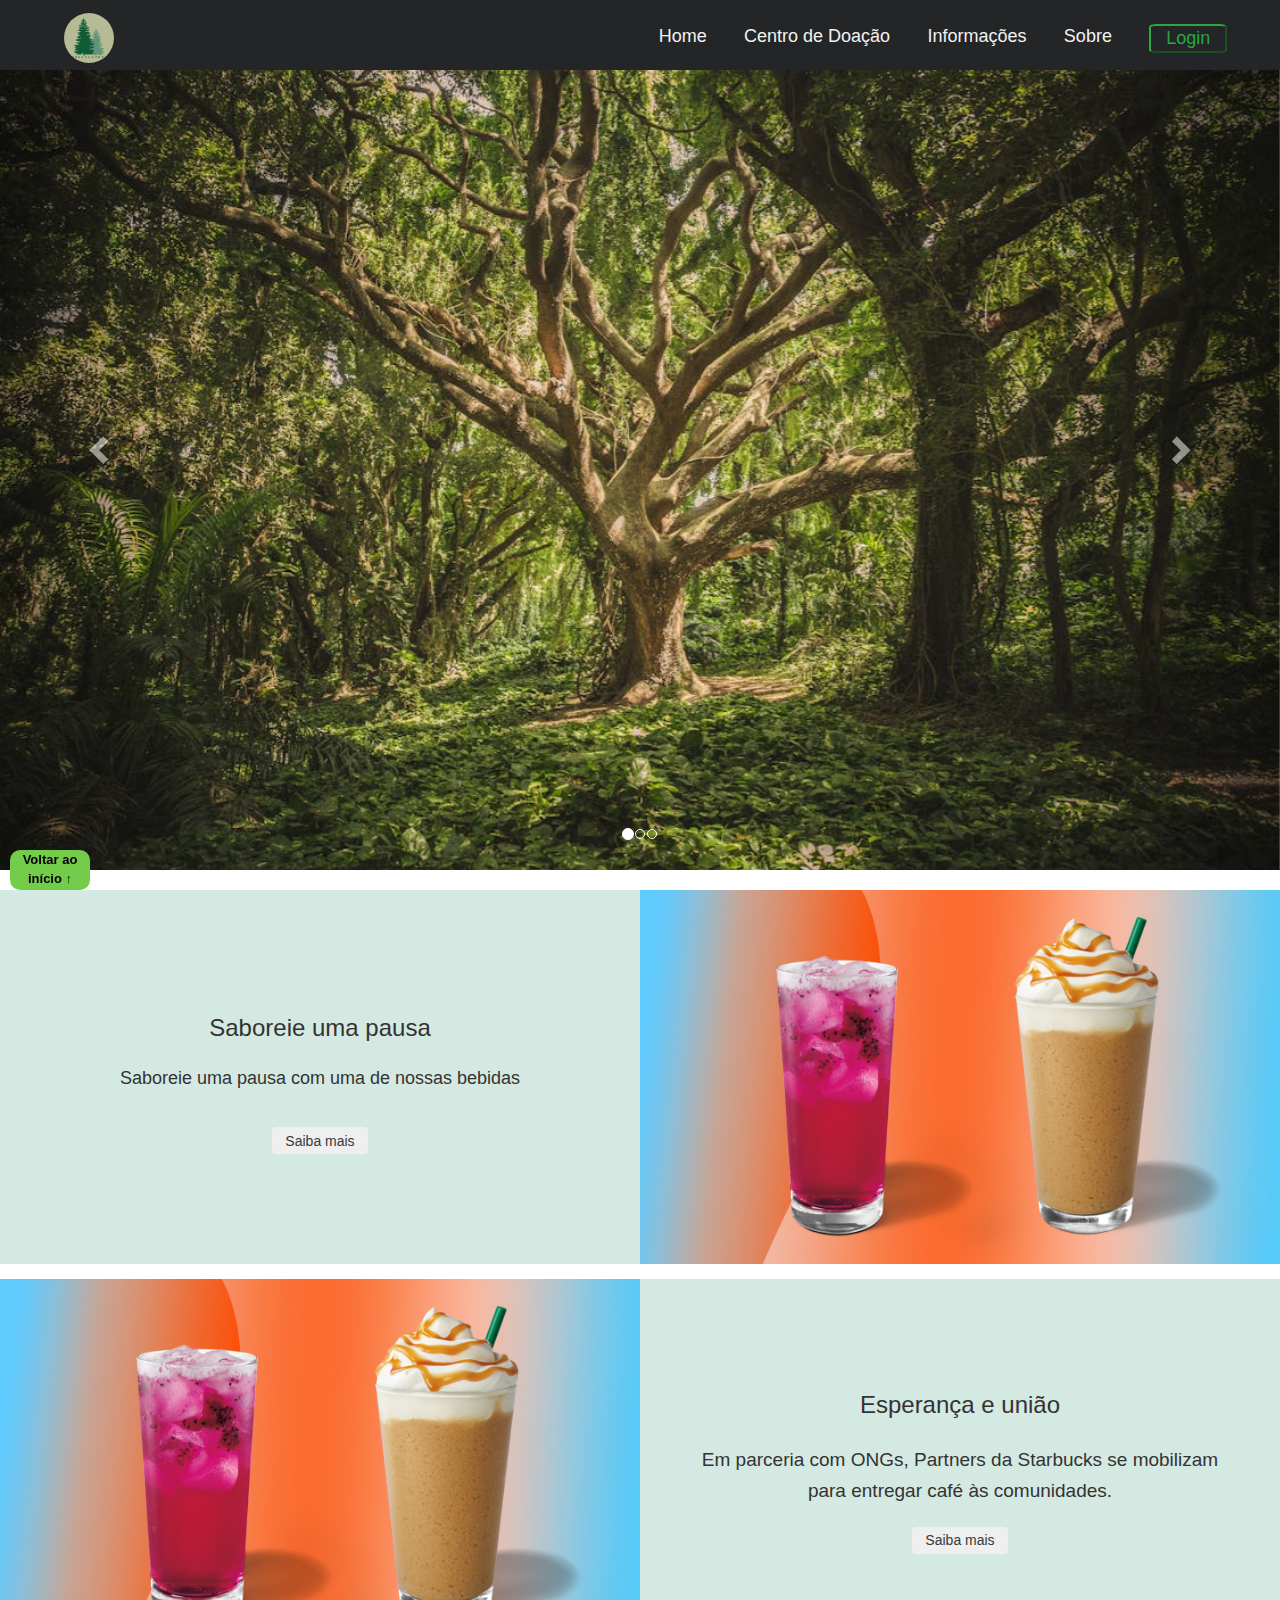
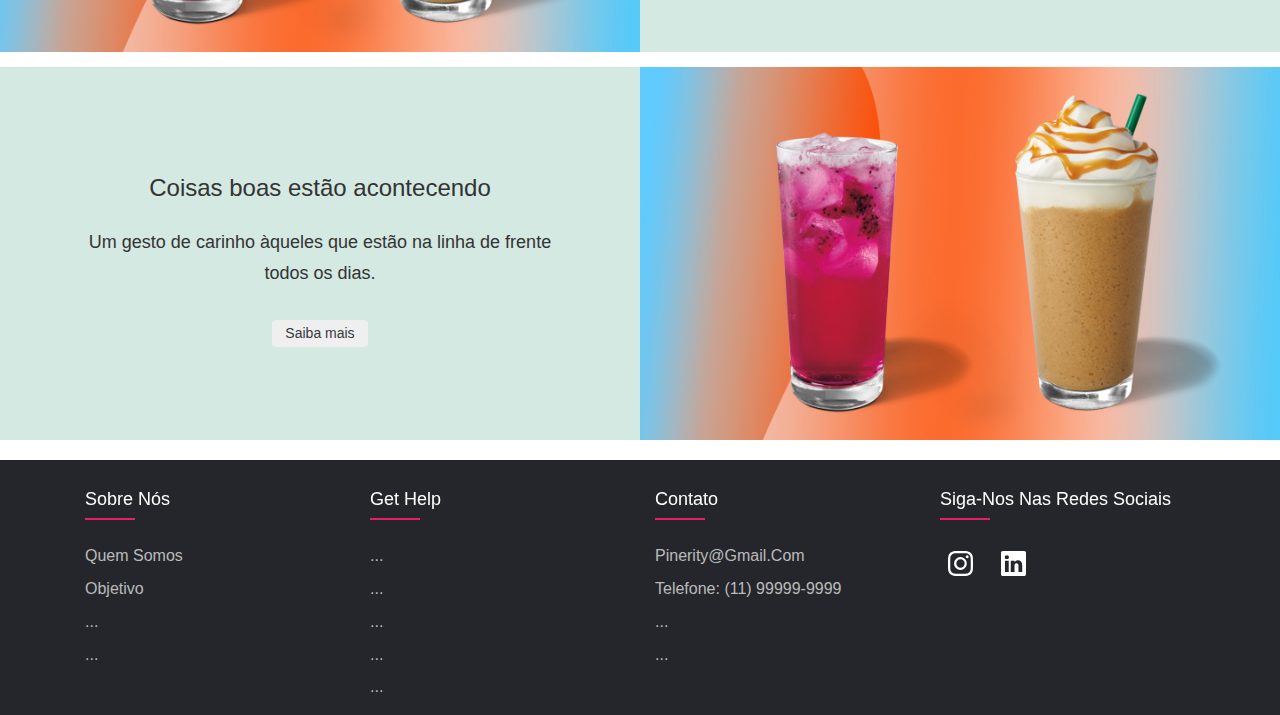
==== index.html @ 630a7ca6 "aaaaaaaaaaa" ====
<!DOCTYPE html>
<html lang="pt-BR">
<head>
  <meta charset="UTF-8">
  <meta name="viewport" content="width=device-width, initial-scale=1.0">
  <title>Pinerity - Cooperação e Solidariedade</title>
  <link rel="icon" alt="icon" href="img/menulogo.png">
  <link rel="stylesheet" href="css/index.css">
  
  <!-- Google Fonts -->
  <link href="https://fonts.googleapis.com/css2?family=Crete+Round:ital@0;1&family=Lato:wght@400;700;900&display=swap" rel="stylesheet">
  <!-- Bootstrap CSS -->
  <link rel="stylesheet" href="https://cdn.jsdelivr.net/npm/bootstrap@4.0.0/dist/css/bootstrap.min.css" integrity="sha384-Gn5384xqQ1aoWXA+058RXPxPg6fy4IWvTNh0E263XmFcJlSAwiGgFAW/dAiS6JXm" crossorigin="anonymous">
  <!--Bootstrap 3.4.1 CSS, Bootstrap jQuery 3.7.1 e Bootstrap 3.4.1 JavaScript para o carrossel-->
  <link rel="stylesheet" href="https://maxcdn.bootstrapcdn.com/bootstrap/3.4.1/css/bootstrap.min.css">
  <script src="https://ajax.googleapis.com/ajax/libs/jquery/3.7.1/jquery.min.js"></script>
  <script src="https://maxcdn.bootstrapcdn.com/bootstrap/3.4.1/js/bootstrap.min.js"></script>
</head>
<body>
  <header><!--cabeçario-->
    <nav><!--menu-->
      <div class="wrapper">
        <div class="logo"><a href="index.html"><img src="img/menulogo.png" alt="Logo Pinerity"></a></div>
        <input type="radio" name="slider" id="menu-btn">
        <input type="radio" name="slider" id="close-btn">
        <ul class="nav-links">
          <label for="close-btn" class="btn close-btn"><i class="fas fa-times"></i></label>
          <li><a href="index.html">Home</a></li>
          <li>
            <!-- inicio menu dropdown pequeno | centro de doação -->
            <a href="#" class="desktop-item">Centro de Doação</a>
            <input type="checkbox" id="showDrop">
            <label for="showDrop" class="mobile-item">Centro de Doação</label>
            <ul class="drop-menu">
              <li><a href="#">ONGs</a></li>
              <li><a href="#">Órgãos do Governo</a></li>
              <li><a href="#">Drop menu 3</a></li>
              <li><a href="#">Drop menu 4</a></li>
            </ul>
            <!-- final menu dropdown pequeno | centro de doação -->
          </li>
          <li>
            <!-- inicio menu dropdown grande | receitas -->
            <a href="#" class="desktop-item">Informações</a>
            <input type="checkbox" id="showMega">
            <label for="showMega" class="mobile-item">Informações</label>
            <div class="mega-box">
              <div class="content">
                <div class="row">
                  <img src="https://fadzrinmadu.github.io/hosted-assets/responsive-mega-menu-and-dropdown-menu-using-only-html-and-css/img.jpg" alt="">
                </div>
                <div class="row">
                  <header>Receitas</header>
                  <ul class="mega-links">
                    <li><a href="pages/receitas.html">Geral</a></li>
                    <li><a href="#">Sem glúten</a></li>
                    <li><a href="#">Sem lactose</a></li>
                    <li><a href="#">Custom logo</a></li>
                  </ul>
                </div>
                <div class="row">
                  <header>Comer pagando pouco</header>
                  <ul class="mega-links">
                    <li><a href="#">Mapa</a></li>
                    <li><a href="#">Business Email</a></li>
                    <li><a href="#">Mobile Email</a></li>
                    <li><a href="#">Web Marketing</a></li>
                  </ul>
                </div>
                <div class="row">
                  <header>Security services</header>
                  <ul class="mega-links">
                    <li><a href="#">Site Seal</a></li>
                    <li><a href="#">VPS Hosting</a></li>
                    <li><a href="#">Privacy Seal</a></li>
                    <li><a href="#">Website design</a></li>
                  </ul>
                </div>
              </div>
            </div>
            <!-- final menu dropdown grande | receitas -->
          </li>
          <li><a href="./pages/sobre.html">Sobre</a></li>
          <li><a href="pages/opcoeslogin.html"><button>Login</button></a></li>
        </ul>
        <label for="menu-btn" class="btn menu-btn"><i class="fas fa-bars"></i></label>
      </div>
    </nav><!-- final menu -->
  </header>

  <main id="i">

    <!-- inicio carrossel -->
    <div id="myCarousel" class="carousel slide" data-ride="carousel">
      <!-- Indicators -->
      <ol class="carousel-indicators">
        <li data-target="#myCarousel" data-slide-to="0" class="active"></li>
        <li data-target="#myCarousel" data-slide-to="1"></li>
        <li data-target="#myCarousel" data-slide-to="2"></li>
      </ol>
  
      <!-- Wrapper for slides -->
      <div class="carousel-inner">
        <div class="item active">
          <img src="img/testecarrossel.jpeg" alt="Los Angeles" style="width:100%;">
        </div>
  
        <div class="item">
          <img src="img/testeecarrossel.jpeg" alt="Chicago" style="width:100%;">
        </div>
      
        <div class="item">
          <img src="img/testeeecarrossel.jpeg" alt="New york" style="width:100%;">
        </div>
      </div>
  
      <!-- Left and right controls -->
      <a class="left carousel-control" href="#myCarousel" data-slide="prev">
        <span class="glyphicon glyphicon-chevron-left"></span>
        <span class="sr-only">Previous</span>
      </a>
      <a class="right carousel-control" href="#myCarousel" data-slide="next">
        <span class="glyphicon glyphicon-chevron-right"></span>
        <span class="sr-only">Next</span>
      </a>
    </div>
    <br>
    <!-- final carrossel -->

    <!-- conteudo pagina -->
    <section class="container-fluid primary-color section-1 mb-4">
      <div class="row">
          <div class="col-12 col-md-6 order-md-2 p-0">
              <img src="img/featured-drinks.jpg" alt="Drinks em destaque da Starbucks"
                  class="img-fluid w-100">
          </div>
          <div
              class="col-12 col-md-6 d-flex justify-content-center align-items-center flex-column text-center p-4">
              <h3>Saboreie uma pausa</h3>
              <p>Saboreie uma pausa com uma de nossas bebidas</p>
              <button class="btn text-dark rounded-pill border-black py-1 mb-2">Saiba mais</button>
          </div>
      </div>
    </section>
    <section class="container-fluid primary-color section-2 mb-4">
      <div class="row">
          <div class="col-12 col-md-6 p-0 d-flex align-items-center">
              <img src="img/featured-drinks.jpg" alt="Drinks em destaque da Starbucks" class="img-fluid w-100">
          </div>
          <div
              class="col-12 col-md-6 d-flex justify-content-center align-items-center flex-column text-center p-4">
              <h3>Esperança e união</h3>
              <p>Em parceria com ONGs, Partners da Starbucks se mobilizam para entregar café às comunidades.</p>
              <button class="btn text-dark rounded-pill border-black py-1 mb-2 mt-3">Saiba mais</button>
          </div>
      </div>
    </section>

    <section class="container-fluid primary-color section-3">
      <div class="row">
          <div class="col-12 col-md-6 p-0 order-md-2 d-flex align-items-center">
              <img src="img/featured-drinks.jpg" alt="Drinks em destaque da Starbucks" class="img-fluid w-100">
          </div>
          <div
              class="col-12 col-md-6 d-flex justify-content-center align-items-center flex-column text-center p-4">
              <h3>Coisas boas estão acontecendo</h3>
              <p>Um gesto de carinho àqueles que estão na linha de frente todos os dias.</p>
              <button class="btn text-dark rounded-pill border-black py-1 mb-2 mt-2">Saiba mais</button>
          </div>
      </div>
    </section>
    <br>
    <a href="#i" class="back-button"></a>
  </main>
  <!-- inicio footer -->
  <footer class="footer">
    <div class="container">
     <div class="row">
      <div class="footer-col">
        <h4>Sobre nós</h4>
        <ul>
          <li><a href="#">Quem somos</a></li>
          <li><a href="#">Objetivo</a></li>
          <li><a href="#">...</a></li>
          <li><a href="#">...</a></li>
        </ul>
      </div>
      <div class="footer-col">
        <h4>get help</h4>
        <ul>
          <li><a href="#">...</a></li>
          <li><a href="#">...</a></li>
          <li><a href="#">...</a></li>
          <li><a href="#">...</a></li>
          <li><a href="#">...</a></li>
        </ul>
      </div>
      <div class="footer-col">
        <h4>Contato</h4>
        <ul>
         <li><a href="mailto:pinerity@gmail.com">pinerity@gmail.com</a></li>
         <li><a href="tel:+5511999999999">Telefone: (11) 99999-9999</a></li>
          <li><a href="#">...</a></li>
          <li><a href="#">...</a></li>
        </ul>
      </div>
      <div class="footer-col">
        <h4>Siga-nos nas redes sociais</h4>
        <div class="social-links">
          <a href="https://www.instagram.com/pinerity.oficial/" target="_blank"><i><svg xmlns="http://www.w3.org/2000/svg" width="25" height="25" fill="currentColor" class="bi bi-instagram" viewBox="0 0 16 16">
            <path d="M8 0C5.829 0 5.556.01 4.703.048 3.85.088 3.269.222 2.76.42a3.9 3.9 0 0 0-1.417.923A3.9 3.9 0 0 0 .42 2.76C.222 3.268.087 3.85.048 4.7.01 5.555 0 5.827 0 8.001c0 2.172.01 2.444.048 3.297.04.852.174 1.433.372 1.942.205.526.478.972.923 1.417.444.445.89.719 1.416.923.51.198 1.09.333 1.942.372C5.555 15.99 5.827 16 8 16s2.444-.01 3.298-.048c.851-.04 1.434-.174 1.943-.372a3.9 3.9 0 0 0 1.416-.923c.445-.445.718-.891.923-1.417.197-.509.332-1.09.372-1.942C15.99 10.445 16 10.173 16 8s-.01-2.445-.048-3.299c-.04-.851-.175-1.433-.372-1.941a3.9 3.9 0 0 0-.923-1.417A3.9 3.9 0 0 0 13.24.42c-.51-.198-1.092-.333-1.943-.372C10.443.01 10.172 0 7.998 0zm-.717 1.442h.718c2.136 0 2.389.007 3.232.046.78.035 1.204.166 1.486.275.373.145.64.319.92.599s.453.546.598.92c.11.281.24.705.275 1.485.039.843.047 1.096.047 3.231s-.008 2.389-.047 3.232c-.035.78-.166 1.203-.275 1.485a2.5 2.5 0 0 1-.599.919c-.28.28-.546.453-.92.598-.28.11-.704.24-1.485.276-.843.038-1.096.047-3.232.047s-2.39-.009-3.233-.047c-.78-.036-1.203-.166-1.485-.276a2.5 2.5 0 0 1-.92-.598 2.5 2.5 0 0 1-.6-.92c-.109-.281-.24-.705-.275-1.485-.038-.843-.046-1.096-.046-3.233s.008-2.388.046-3.231c.036-.78.166-1.204.276-1.486.145-.373.319-.64.599-.92s.546-.453.92-.598c.282-.11.705-.24 1.485-.276.738-.034 1.024-.044 2.515-.045zm4.988 1.328a.96.96 0 1 0 0 1.92.96.96 0 0 0 0-1.92m-4.27 1.122a4.109 4.109 0 1 0 0 8.217 4.109 4.109 0 0 0 0-8.217m0 1.441a2.667 2.667 0 1 1 0 5.334 2.667 2.667 0 0 1 0-5.334"/>
          </svg></i></a>
          <a href="https://www.linkedin.com/in/pinerity/" target="_blank"><i><svg xmlns="http://www.w3.org/2000/svg" width="25" height="25" fill="currentColor" class="bi bi-linkedin" viewBox="0 0 16 16">
            <path d="M0 1.146C0 .513.526 0 1.175 0h13.65C15.474 0 16 .513 16 1.146v13.708c0 .633-.526 1.146-1.175 1.146H1.175C.526 16 0 15.487 0 14.854zm4.943 12.248V6.169H2.542v7.225zm-1.2-8.212c.837 0 1.358-.554 1.358-1.248-.015-.709-.52-1.248-1.342-1.248S2.4 3.226 2.4 3.934c0 .694.521 1.248 1.327 1.248zm4.908 8.212V9.359c0-.216.016-.432.08-.586.173-.431.568-.878 1.232-.878.869 0 1.216.662 1.216 1.634v3.865h2.401V9.25c0-2.22-1.184-3.252-2.764-3.252-1.274 0-1.845.7-2.165 1.193v.025h-.016l.016-.025V6.169h-2.4c.03.678 0 7.225 0 7.225z"/>
          </svg></i></a>
        </div>
      </div>
     </div>
    </div>
 </footer>
 <!--Bootstrap JS-->
 <script src="https://cdn.jsdelivr.net/npm/bootstrap@5.3.3/dist/js/bootstrap.bundle.min.js" integrity="sha384-YvpcrYf0tY3lHB60NNkmXc5s9fDVZLESaAA55NDzOxhy9GkcIdslK1eN7N6jIeHz" crossorigin="anonymous"></script>
</body>
</html>
---- css/index.css ----
@charset "UTF-8";
 @font-face {
     font-family: 'Sodo-Sans Bold';
     src: url(font/SoDoSans-Bold.ttf);
}
 @font-face {
     font-family: 'Sodo-Sans SemiBold';
     src: url(font/SoDoSans-SemiBold.ttf);
}
 @font-face {
     font-family: 'Sodo-Sans Regular';
     src: url(font/SoDoSans-Regular.ttf);
}
 .primary-color {
     background-color: #D4E9E2;
}
 .text-color {
     color: #1E3932;
}

@media screen and (min-width: 1300px){
    .pinerity_main, .header_pinerity {
        margin: 0 60px;
    }
}
*{
  margin: 0;
  font-family: "SoDo Sans SemiBold", Helvetica Neue, Helvetica, Arial, sans-serif;
  scrollbar-width: thin;
  padding: 0;
  box-sizing: border-box;
  font-family: 'Poppins', sans-serif;
}
/*começo menu*/
nav{
  position: fixed;
  width: 100%;
  height: 70px;
  float: left;
  top: 0;
  z-index: 1;
  background: #242526;
}
nav .wrapper{
  max-width: 1300px;
  height: 90px;
  margin-left: 5%;
  margin-right: 5%;
  margin-top: 1%;
  margin-bottom: 2%;
  display: flex;
  align-items: baseline;
  justify-content: space-between;
}
nav .logo{
  display: flex;
  float: left;
  align-items: center;
  width: 100%;
  margin: 0;
}
.wrapper .logo img{
  width: 10%;
  height: 10%;
  border-radius: 50%;

}
.logo a{
  margin: 0;
}
.wrapper .nav-links{
  display: flex;
  width: 100%;
  float: right;
  margin: 0;
  justify-content: space-around;
}
.nav-links li{
  list-style: none;
}
.nav-links li a{
  color: #f2f2f2;
  text-decoration: none;
  font-size: 18px;
  font-weight: 500;
  padding: 9px 15px;
  border-radius: 5px;
  transition: all 0.3s ease;
}
.nav-links li a:hover{
  background: #3A3B3C;
}
.nav-links .mobile-item{
  display: none;
}
.nav-links .drop-menu{
  position: absolute;
  background: #242526;
  width: 180px;
  line-height: 45px;
  top: 85px;
  opacity: 0;
  visibility: hidden;
  box-shadow: 0 6px 10px rgba(0,0,0,0.15);
}
.nav-links li:hover .drop-menu,
.nav-links li:hover .mega-box{
  transition: all 0.3s ease;
  top: 70px;
  opacity: 1;
  visibility: visible;
}
.drop-menu li a{
  width: 100%;
  display: block;
  padding: 0 0 0 15px;
  font-weight: 400;
  border-radius: 0px;
}
.wrapper a button{
    color: #28a745;
    background-color: transparent;
    background-image: none;
    border-color: #28a745;
    border-radius: 10%;
    font-size: 18px;
    width: 100%;
}

.mega-box{
  position: absolute;
  left: 0;
  width: 100%;
  padding: 0 30px;
  top: 85px;
  opacity: 0;
  visibility: hidden;
}
.mega-box .content{
  background: #242526;
  padding: 25px 20px;
  display: flex;
  width: 100%;
  justify-content: space-between;
  box-shadow: 0 6px 10px rgba(0,0,0,0.15);
}
.mega-box .content .row{
  width: calc(25% - 30px);
  line-height: 45px;
}
.content .row img{
  width: 100%;
  height: 100%;
  object-fit: cover;
}
.content .row header{
  color: #f2f2f2;
  font-size: 20px;
  font-weight: 500;
}
.content .row .mega-links{
  margin-left: -40px;
  border-left: 1px solid rgba(255,255,255,0.09);
}
.row .mega-links li{
  padding: 0 20px;
}
.row .mega-links li a{
  padding: 0px;
  padding: 0 20px;
  color: #d9d9d9;
  font-size: 17px;
  display: block;
}
.row .mega-links li a:hover{
  color: #f2f2f2;
}
.wrapper .btn{
  color: #fff;
  font-size: 20px;
  cursor: pointer;
  display: none;
}
.wrapper .btn.close-btn{
  position: absolute;
  right: 30px;
  top: 10px;
}
@media screen and (max-width: 970px) {
  .wrapper .btn{
    display: block;
  }
  .wrapper .nav-links{
    position: fixed;
    height: 100vh;
    width: 100%;
    max-width: 350px;
    top: 0;
    left: -100%;
    background: #242526;
    display: block;
    padding: 50px 10px;
    line-height: 50px;
    overflow-y: auto;
    box-shadow: 0px 15px 15px rgba(0,0,0,0.18);
    transition: all 0.3s ease;
  }
  /* custom scroll bar */
  ::-webkit-scrollbar {
    width: 10px;
  }
  ::-webkit-scrollbar-track {
    background: #242526;
  }
  ::-webkit-scrollbar-thumb {
    background: #3A3B3C;
  }
  #menu-btn:checked ~ .nav-links{
    left: 0%;
  }
  #menu-btn:checked ~ .btn.menu-btn{
    display: none;
  }
  #close-btn:checked ~ .btn.menu-btn{
    display: block;
  }
  .nav-links li{
    margin: 15px 10px;
  }
  .nav-links li a{
    padding: 0 20px;
    display: block;
    font-size: 20px;
  }
  .nav-links .drop-menu{
    position: static;
    opacity: 1;
    top: 65px;
    visibility: visible;
    padding-left: 20px;
    width: 100%;
    max-height: 0px;
    overflow: hidden;
    box-shadow: none;
    transition: all 0.3s ease;
  }
  #showDrop:checked ~ .drop-menu,
  #showMega:checked ~ .mega-box{
    max-height: 100%;
  }
  .nav-links .desktop-item{
    display: none;
  }
  .nav-links .mobile-item{
    display: block;
    color: #f2f2f2;
    font-size: 20px;
    font-weight: 500;
    padding-left: 20px;
    cursor: pointer;
    border-radius: 5px;
    transition: all 0.3s ease;
  }
  .nav-links .mobile-item:hover{
    background: #3A3B3C;
  }
  .drop-menu li{
    margin: 0;
  }
  .drop-menu li a{
    border-radius: 5px;
    font-size: 18px;
  }
  .mega-box{
    position: static;
    top: 65px;
    opacity: 1;
    visibility: visible;
    padding: 0 20px;
    max-height: 0px;
    overflow: hidden;
    transition: all 0.3s ease;
  }
  .mega-box .content{
    box-shadow: none;
    flex-direction: column;
    padding: 20px 20px 0 20px;
  }
  .mega-box .content .row{
    width: 100%;
    margin-bottom: 15px;
    border-top: 1px solid rgba(255,255,255,0.08);
  }
  .mega-box .content .row:nth-child(1),
  .mega-box .content .row:nth-child(2){
    border-top: 0px;
  }
  .content .row .mega-links{
    border-left: 0px;
    padding-left: 15px;
  }
  .row .mega-links li{
    margin: 0;
  }
  .content .row header{
    font-size: 19px;
  }
}
nav input{
  display: none;
}
/*fim menu*/
/*conteúdo*/

main{
  float: left;
  width: 100%;
}

/* carrossel */
#myCarousel{
  margin-top: 17px;
}

.back-button:hover {
  background-color:#5eac3a;
  color: white;
}
.back-button {
  margin-top: 150px;
  display: flex;
  justify-content: center;
  align-items: center;
  text-align: center;
  position: fixed;
  bottom: 10px;
  left: 10px;
  border-radius: 10px;
  width: 80px;
  height: 40px;
  background-color: #73cc4a;
  text-decoration: none;
  cursor: pointer;
}
.back-button::after {
  content: "Voltar ao início ↑";
  font-size: 13px;
  font-weight: 600;
  color: #000000;
  transition: margin-top 250px;
}
.back-button:hover::after {
  margin-top:-8px;
}
/* Start Section 1 */

.section-1{
  height: 20%;
}
.section-1 .col-12 h3 {
  font-size: 24px;
}
.section-1 .col-12 p {
  font-size: 14px;
  padding: 15px 50px 0;
  margin-bottom: 35px;
}
@media screen and (min-width: 768px) {
  .section-1 .col-12 p {
      font-size: 18px;
 }
}
.section-1 .col-12 button:hover {
  background-color: rgba(199, 199, 199, 0.399);
}
/* End Section 1 */
/* Start Section 2 */

.section-2 .col-12 p {
  font-size: 14px;
  padding: 15px 40px 0;
}
@media screen and (min-width: 768px) {
  .section-2 .col-12 p {
      font-size: 19px;
      line-height: 31.5px;
 }
}
/* End Section 2 */

/* Start Section 3 */

.section-3 .col-12 h3 {
  padding: 0 80px;
}
.section-3 .col-12 p {
  padding: 15px 50px;
  font-size: 14px;
}
@media screen and (min-width: 768px) {
  .section-3 .col-12 h3 {
      padding: 0 40px;
 }
  .section-3 .col-12 p {
      font-size: 18px;
      line-height: 31.5px;
 }
}
/* End Section 3 */

/*fim de conteúdo*/
/* footer */

@import url('https://fonts.googleapis.com/css2?family=Poppins:wght@300;400;500;600;700&display=swap');
body{
  line-height: 1.5;
  font-family: 'Poppins', sans-serif;
}
*{
  margin-bottom:0;
  padding:0;
  box-sizing: border-box;
}
.container{
  max-width: 1170px;
  margin:auto;
}
.row{
  display: flex;
  flex-wrap: wrap;
}
ul{
  list-style: none;
}
.footer{
  background-color: #24262b;
  float: left;
  width: 100%;
  height: 255px;
}
.footer-col{
   width: 25%;
   padding: 0 15px;
   margin-top: 20px;
}
.footer-col h4{
  font-size: 18px;
  color: #ffffff;
  text-transform: capitalize;
  margin-bottom: 35px;
  font-weight: 500;
  position: relative;
}
.footer-col h4::before{
  content: '';
  position: absolute;
  left:0;
  bottom: -10px;
  background-color: #e91e63;
  height: 2px;
  box-sizing: border-box;
  width: 50px;
}
.footer-col ul li:not(:last-child){
  margin-bottom: 10px;
}
.footer-col ul li a{
  font-size: 16px;
  text-transform: capitalize;
  color: #ffffff;
  text-decoration: none;
  font-weight: 300;
  color: #bbbbbb;
  display: block;
  transition: all 0.3s ease;
}
.footer-col ul li a:hover{
  color: #ffffff;
  padding-left: 8px;
}
.footer-col .social-links a{
  display: inline-block;
  height: 40px;
  width: 40px;
  margin:0 10px 10px 0;
  padding-top: 6px;
  text-align: center;
  border-radius: 50%;
  line-height: 40px;
  color: #ffffff;
  transition: all 0.5s ease;
}
.footer-col .social-links a:hover{
  color: #24262b;
  background-color: #ffffff;
}
.footer-col .social-links svg{
  top: 100px;
}

/*responsive*/
@media(max-width: 767px){
  .footer-col{
    width: 50%;
    margin-bottom: 30px;
}
}
@media(max-width: 574px){
  .footer-col{
    width: 100%;
}
}
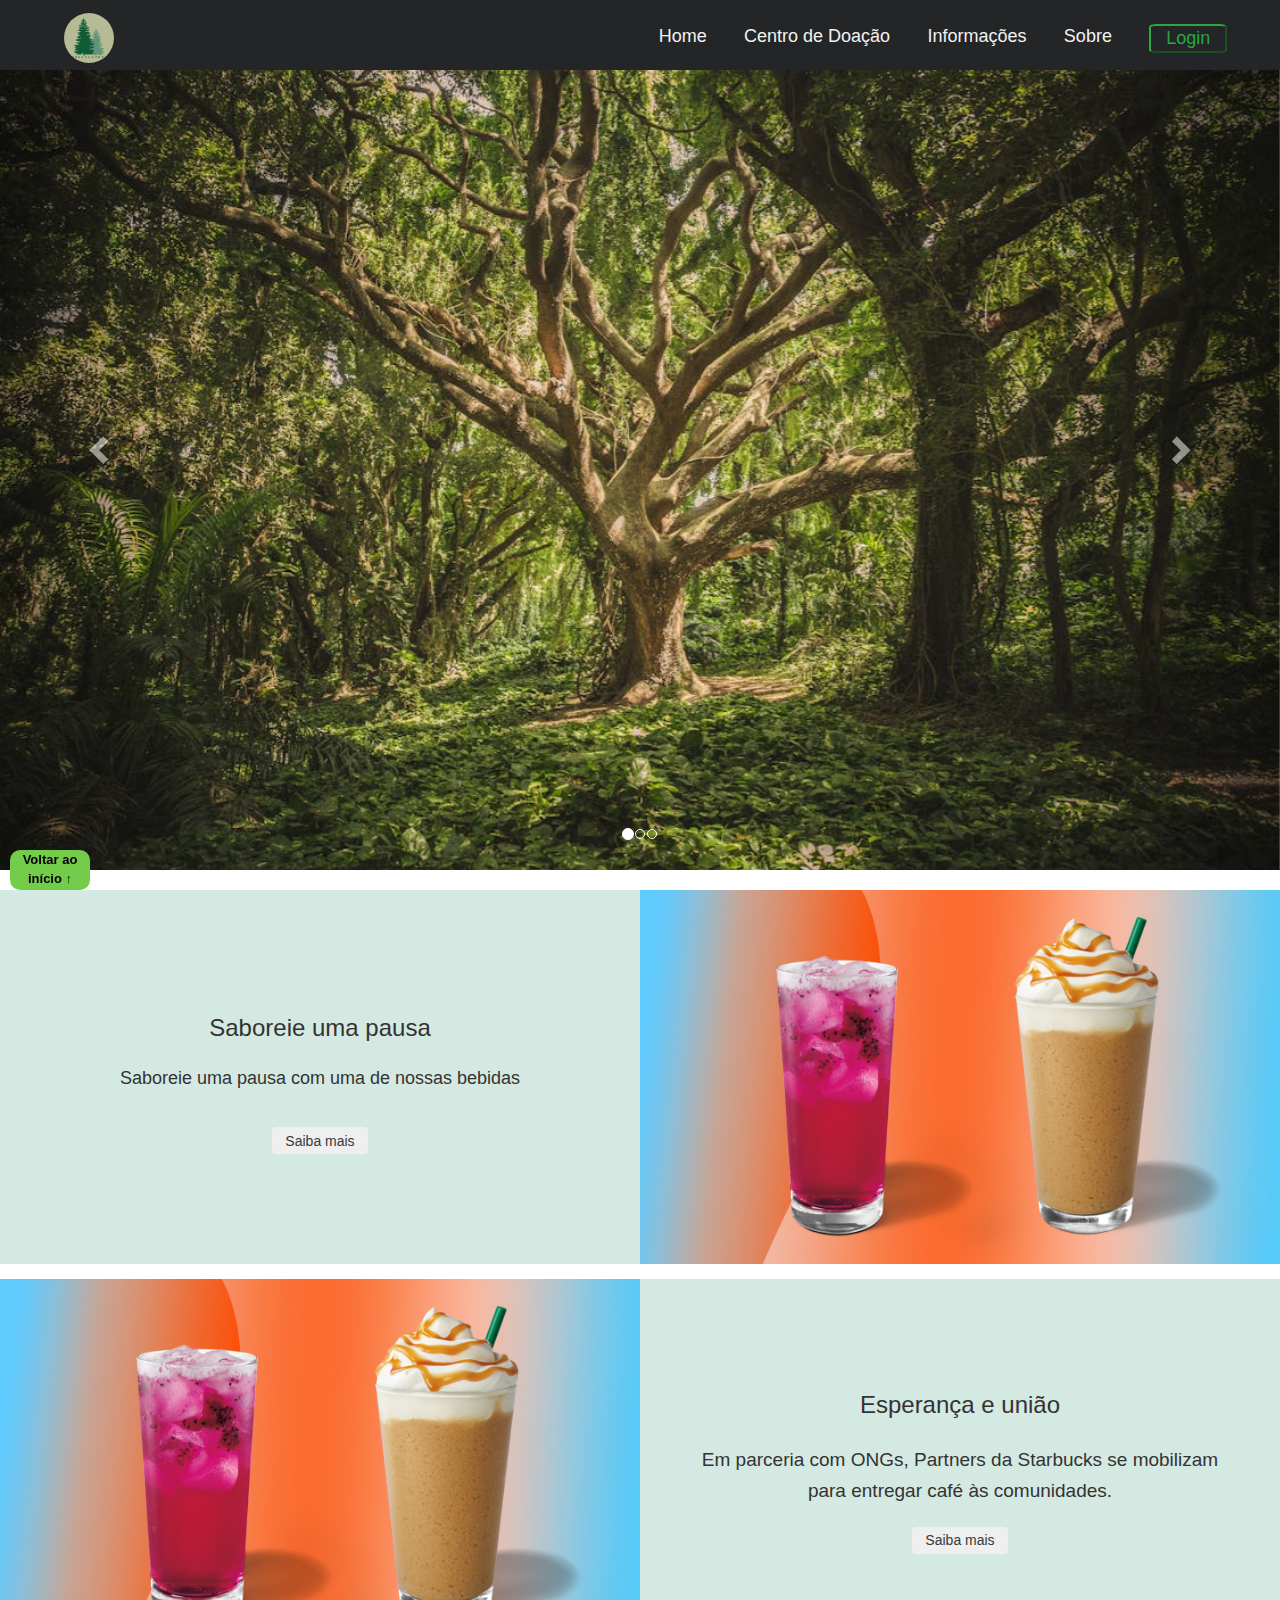
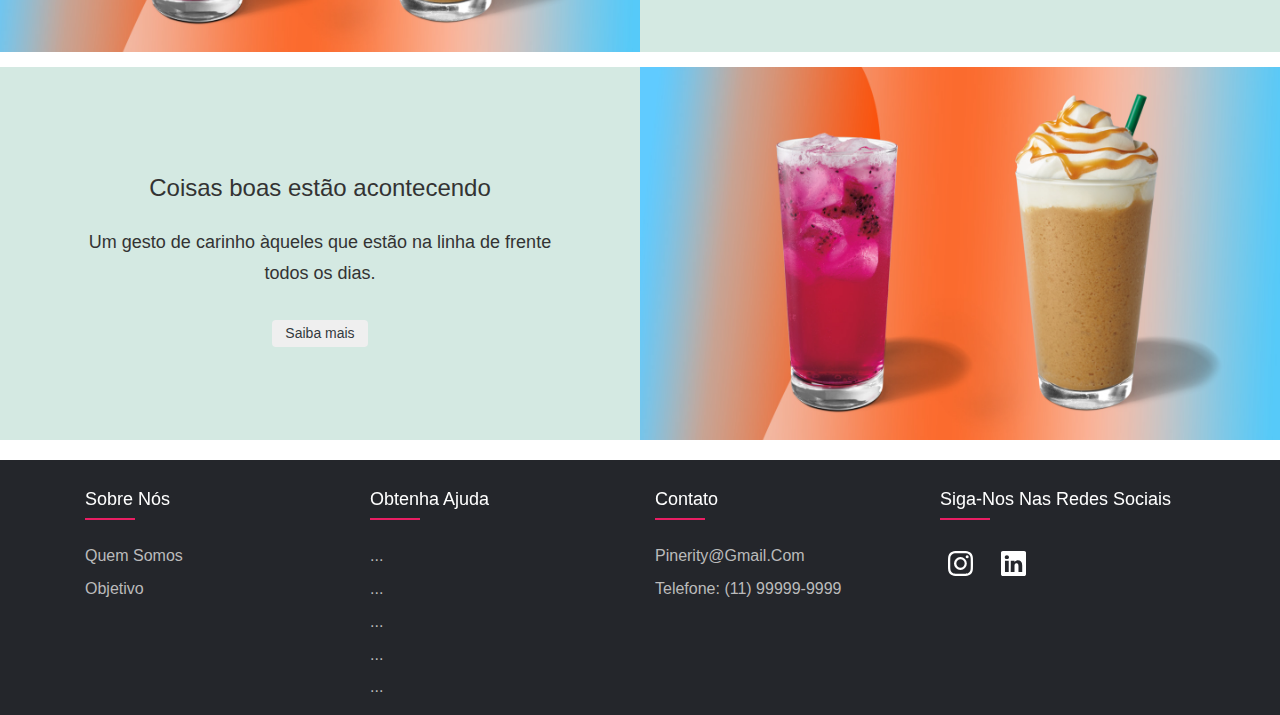
==== commit 2fe6a051: "footer" ====
--- a/index.html
+++ b/index.html
@@ -53,9 +53,10 @@
                   <header>Receitas</header>
                   <ul class="mega-links">
                     <li><a href="pages/receitas.html">Geral</a></li>
-                    <li><a href="#">Sem glúten</a></li>
-                    <li><a href="#">Sem lactose</a></li>
-                    <li><a href="#">Custom logo</a></li>
+                    <li><a href="pages/receitas.html #semgluten">Sem glúten</a></li>
+                    <li><a href="pages/receitas.html #semlactose">Sem lactose</a></li>
+                    <li><a href="pages/receitas.html #semacucar">Sem açúcar</a></li>
+                    <li><a href="pages/receitas.html #partesdesvalorizadas">Partes Desvalorizadas</a></li>
                   </ul>
                 </div>
                 <div class="row">
@@ -181,14 +182,12 @@
         <ul>
           <li><a href="#">Quem somos</a></li>
           <li><a href="#">Objetivo</a></li>
-          <li><a href="#">...</a></li>
-          <li><a href="#">...</a></li>
-        </ul>
-      </div>
-      <div class="footer-col">
-        <h4>get help</h4>
+        </ul>
+      </div>
+      <div class="footer-col">
+        <h4>Obtenha ajuda</h4>
         <ul>
-          <li><a href="#">...</a></li>
+          <li><a href="#">...</a></li> <!-- link para a propria pagina na parte de como ajudar -->
           <li><a href="#">...</a></li>
           <li><a href="#">...</a></li>
           <li><a href="#">...</a></li>
@@ -200,8 +199,6 @@
         <ul>
          <li><a href="mailto:pinerity@gmail.com">pinerity@gmail.com</a></li>
          <li><a href="tel:+5511999999999">Telefone: (11) 99999-9999</a></li>
-          <li><a href="#">...</a></li>
-          <li><a href="#">...</a></li>
         </ul>
       </div>
       <div class="footer-col">
--- a/css/index.css
+++ b/css/index.css
@@ -30,6 +30,9 @@
   padding: 0;
   box-sizing: border-box;
   font-family: 'Poppins', sans-serif;
+}
+html {
+  scroll-behavior: smooth;
 }
 /*começo menu*/
 nav{
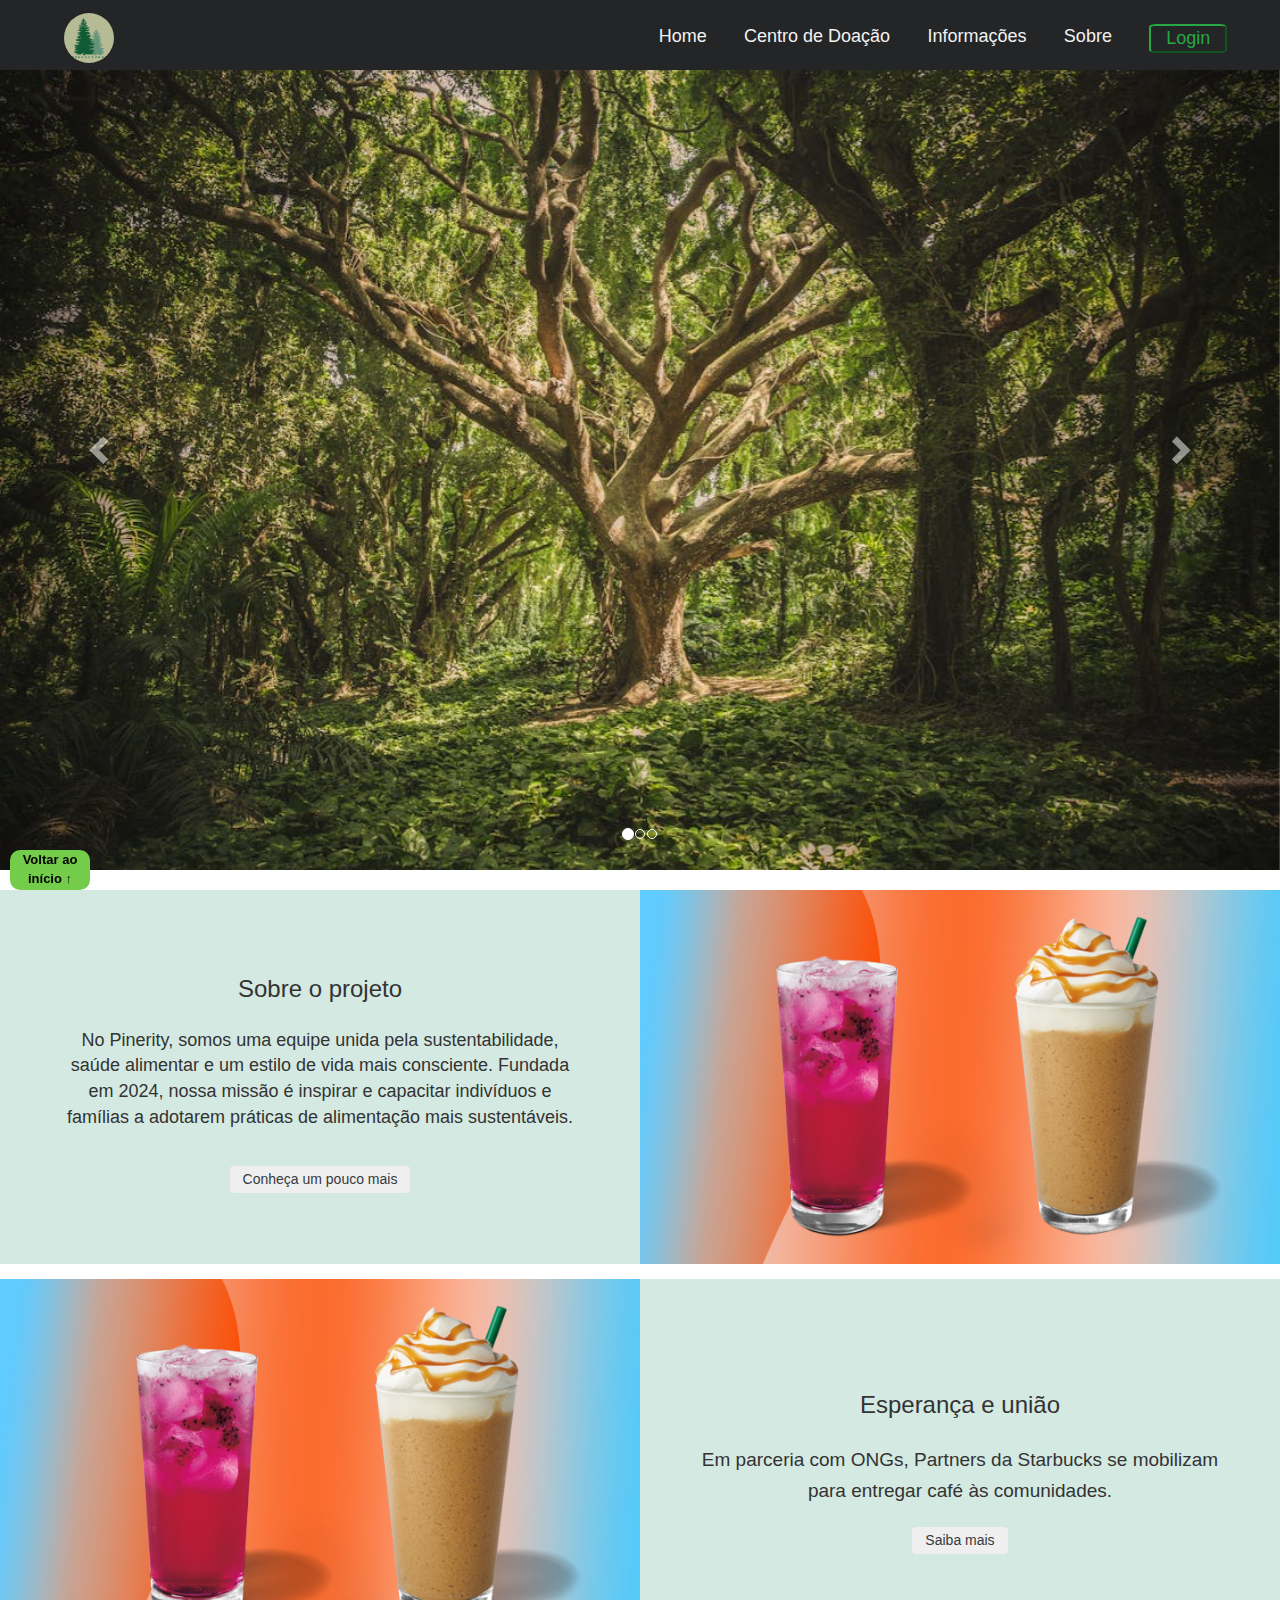
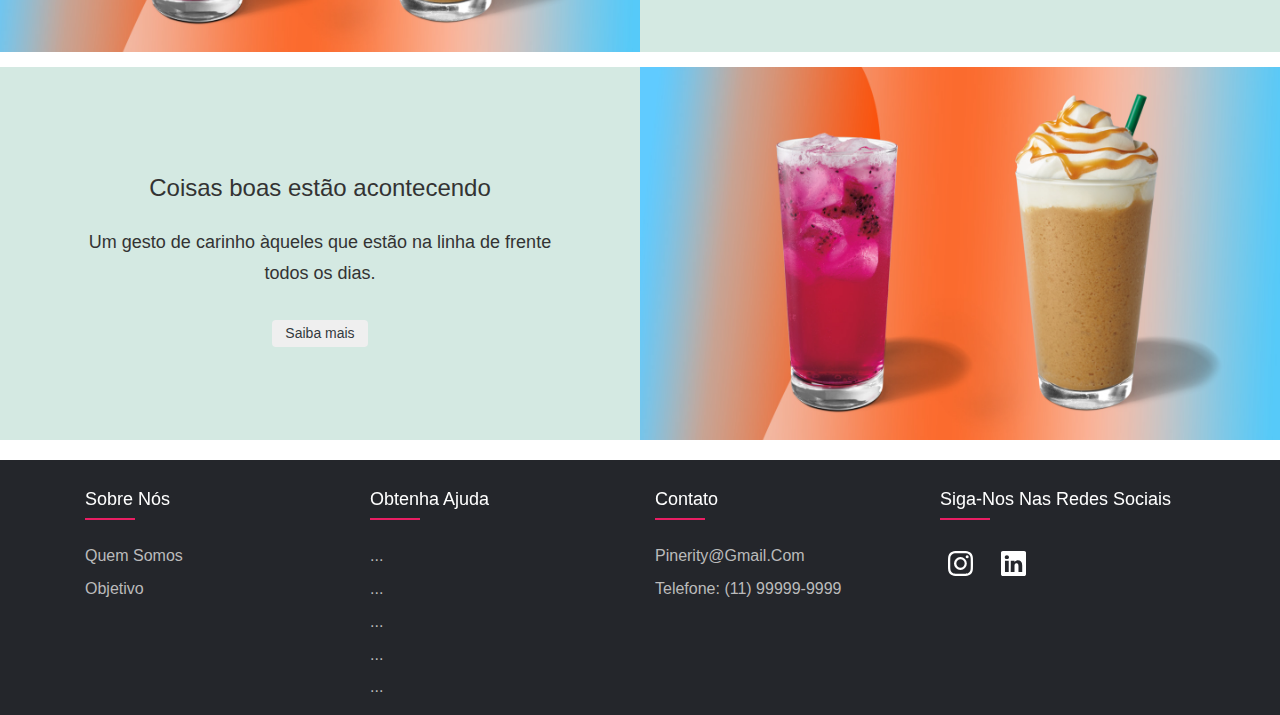
==== commit a333b49d: "a" ====
--- a/index.html
+++ b/index.html
@@ -129,6 +129,7 @@
     <!-- final carrossel -->
 
     <!-- conteudo pagina -->
+     <!-- primeiro section -->
     <section class="container-fluid primary-color section-1 mb-4">
       <div class="row">
           <div class="col-12 col-md-6 order-md-2 p-0">
@@ -137,11 +138,15 @@
           </div>
           <div
               class="col-12 col-md-6 d-flex justify-content-center align-items-center flex-column text-center p-4">
-              <h3>Saboreie uma pausa</h3>
-              <p>Saboreie uma pausa com uma de nossas bebidas</p>
-              <button class="btn text-dark rounded-pill border-black py-1 mb-2">Saiba mais</button>
-          </div>
-      </div>
+              <h3>Sobre o projeto</h3>
+              <p>No Pinerity, somos uma equipe unida pela sustentabilidade, saúde alimentar e um estilo de vida mais consciente. 
+                Fundada em 2024, nossa missão é inspirar e capacitar indivíduos e famílias a adotarem práticas de alimentação mais 
+                sustentáveis.</p>
+              <button class="btn text-dark rounded-pill border-black py-1 mb-2">Conheça um pouco mais</button>
+          </div>
+      </div>
+      <!-- final primeiro section -->
+       <!-- segundo section -->
     </section>
     <section class="container-fluid primary-color section-2 mb-4">
       <div class="row">
@@ -156,7 +161,7 @@
           </div>
       </div>
     </section>
-
+        <!-- final segundo section -->
     <section class="container-fluid primary-color section-3">
       <div class="row">
           <div class="col-12 col-md-6 p-0 order-md-2 d-flex align-items-center">
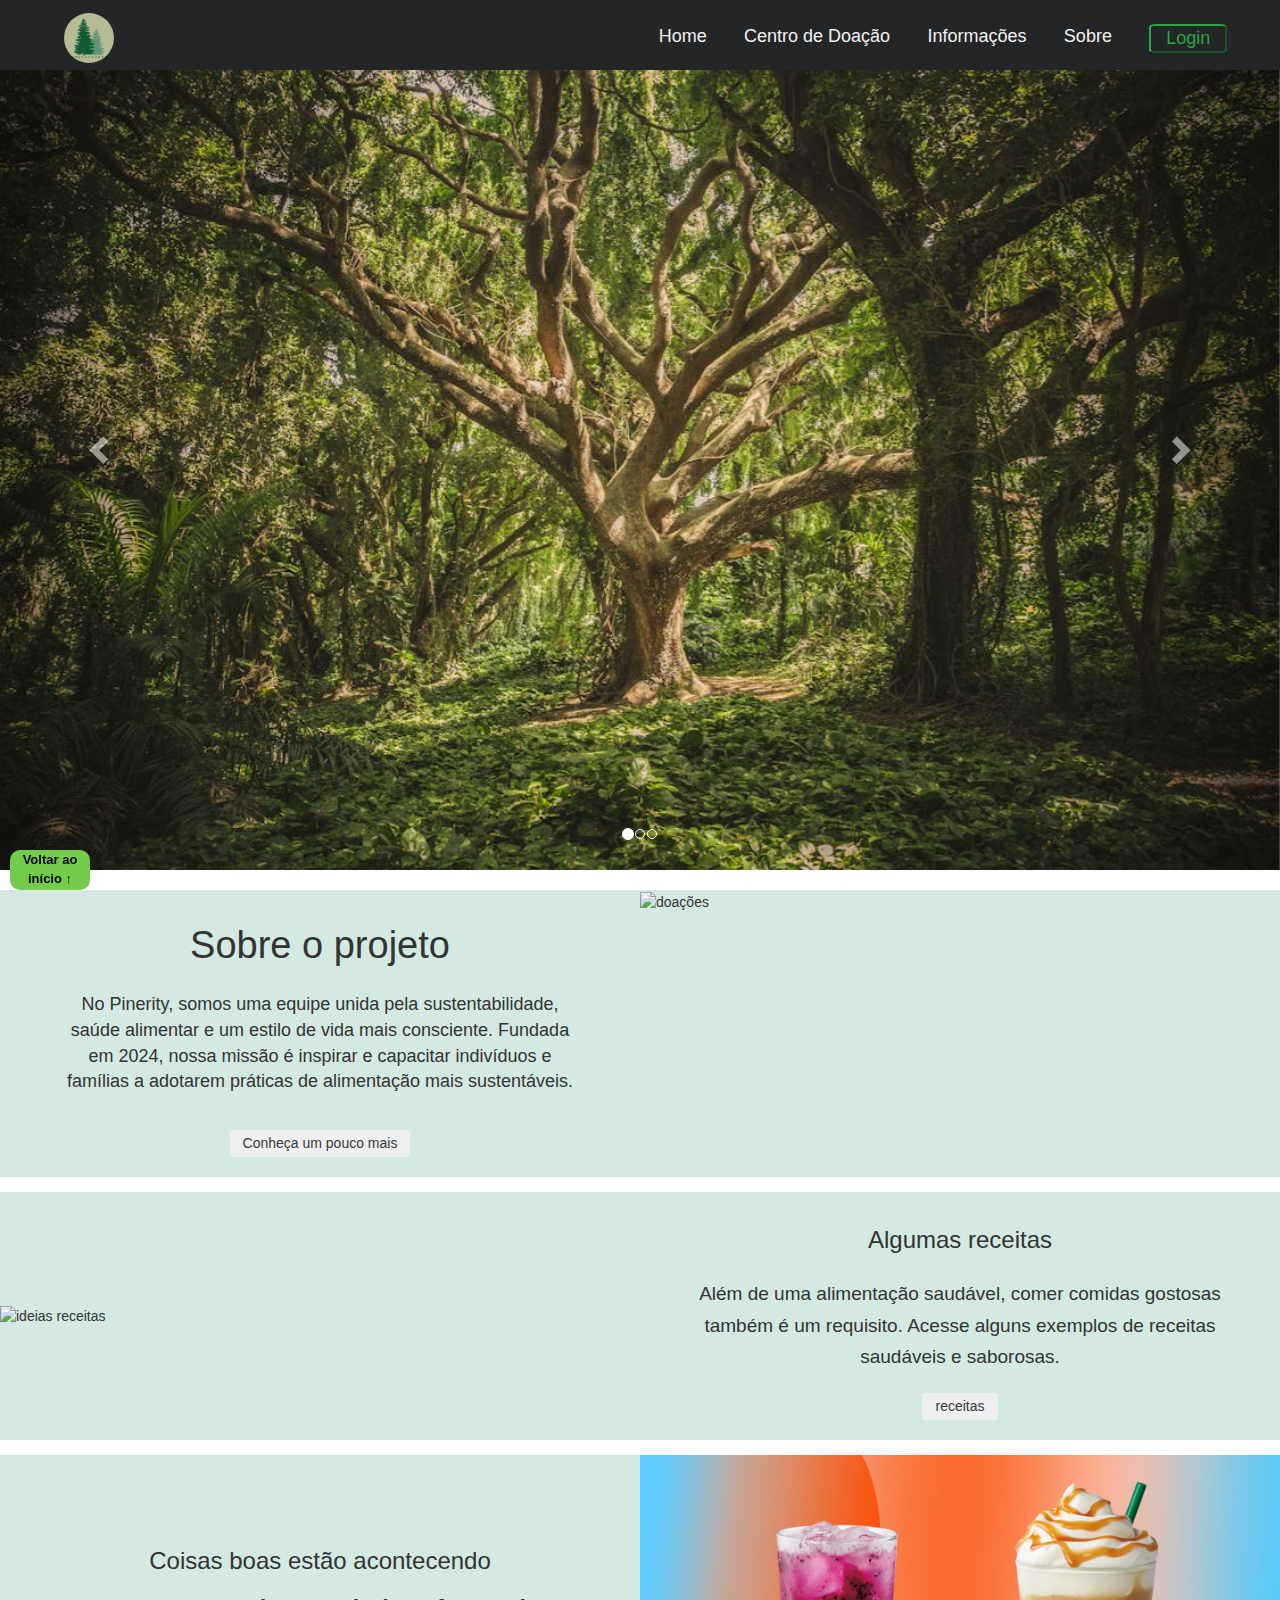
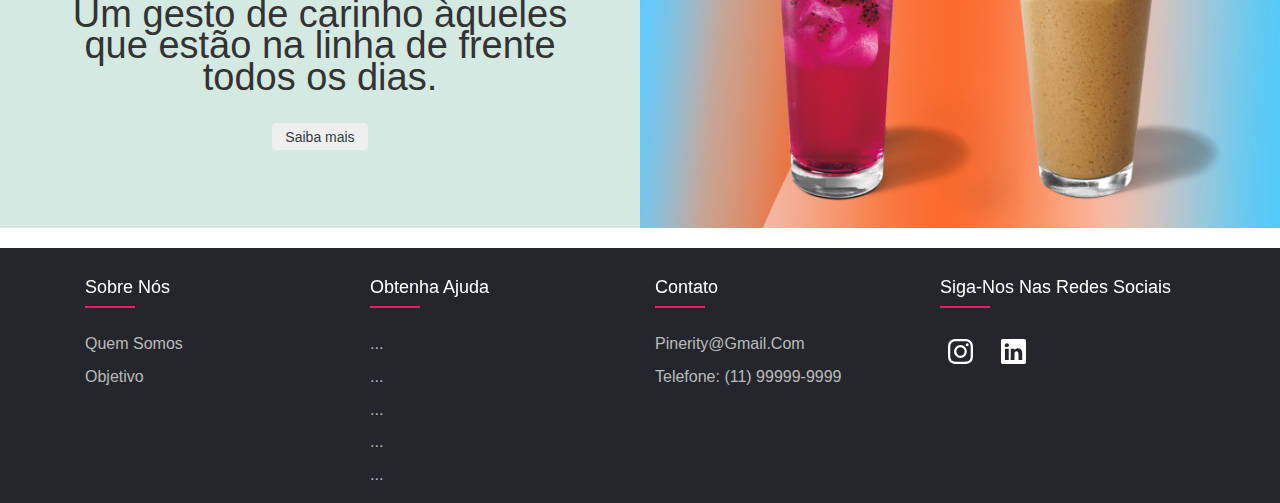
==== commit 35c8314c: "i wanna die" ====
--- a/index.html
+++ b/index.html
@@ -103,15 +103,15 @@
       <!-- Wrapper for slides -->
       <div class="carousel-inner">
         <div class="item active">
-          <img src="img/testecarrossel.jpeg" alt="Los Angeles" style="width:100%;">
+          <img src="img/testecarrossel.jpeg" alt="cassossel1" style="width:100%;">
         </div>
   
         <div class="item">
-          <img src="img/testeecarrossel.jpeg" alt="Chicago" style="width:100%;">
+          <img src="img/testeecarrossel.jpeg" alt="cassossel2" style="width:100%;">
         </div>
       
         <div class="item">
-          <img src="img/testeeecarrossel.jpeg" alt="New york" style="width:100%;">
+          <img src="img/testeeecarrossel.jpeg" alt="cassossel3" style="width:100%;">
         </div>
       </div>
   
@@ -133,8 +133,7 @@
     <section class="container-fluid primary-color section-1 mb-4">
       <div class="row">
           <div class="col-12 col-md-6 order-md-2 p-0">
-              <img src="img/featured-drinks.jpg" alt="Drinks em destaque da Starbucks"
-                  class="img-fluid w-100">
+              <img src="img/doacoes.png" alt="doações" class="img-fluid w-100">
           </div>
           <div
               class="col-12 col-md-6 d-flex justify-content-center align-items-center flex-column text-center p-4">
@@ -151,13 +150,15 @@
     <section class="container-fluid primary-color section-2 mb-4">
       <div class="row">
           <div class="col-12 col-md-6 p-0 d-flex align-items-center">
-              <img src="img/featured-drinks.jpg" alt="Drinks em destaque da Starbucks" class="img-fluid w-100">
+              <img src="#" alt="ideias receitas" class="img-fluid w-100">
           </div>
           <div
               class="col-12 col-md-6 d-flex justify-content-center align-items-center flex-column text-center p-4">
-              <h3>Esperança e união</h3>
-              <p>Em parceria com ONGs, Partners da Starbucks se mobilizam para entregar café às comunidades.</p>
-              <button class="btn text-dark rounded-pill border-black py-1 mb-2 mt-3">Saiba mais</button>
+              <h3>Algumas receitas</h3>
+              <p>Além de uma alimentação saudável, comer comidas gostosas também é um requisito. Acesse alguns exemplos 
+                de receitas saudáveis e saborosas.
+              </p>
+              <button class="btn text-dark rounded-pill border-black py-1 mb-2 mt-3">receitas</button>
           </div>
       </div>
     </section>
--- a/css/index.css
+++ b/css/index.css
@@ -361,7 +361,7 @@
   height: 20%;
 }
 .section-1 .col-12 h3 {
-  font-size: 24px;
+  font-size: 38px;
 }
 .section-1 .col-12 p {
   font-size: 14px;
@@ -380,7 +380,7 @@
 /* Start Section 2 */
 
 .section-2 .col-12 p {
-  font-size: 14px;
+  font-size: 38px;
   padding: 15px 40px 0;
 }
 @media screen and (min-width: 768px) {
@@ -398,14 +398,14 @@
 }
 .section-3 .col-12 p {
   padding: 15px 50px;
-  font-size: 14px;
+  font-size: 38px;
 }
 @media screen and (min-width: 768px) {
   .section-3 .col-12 h3 {
       padding: 0 40px;
  }
   .section-3 .col-12 p {
-      font-size: 18px;
+      font-size: 38px;
       line-height: 31.5px;
  }
 }
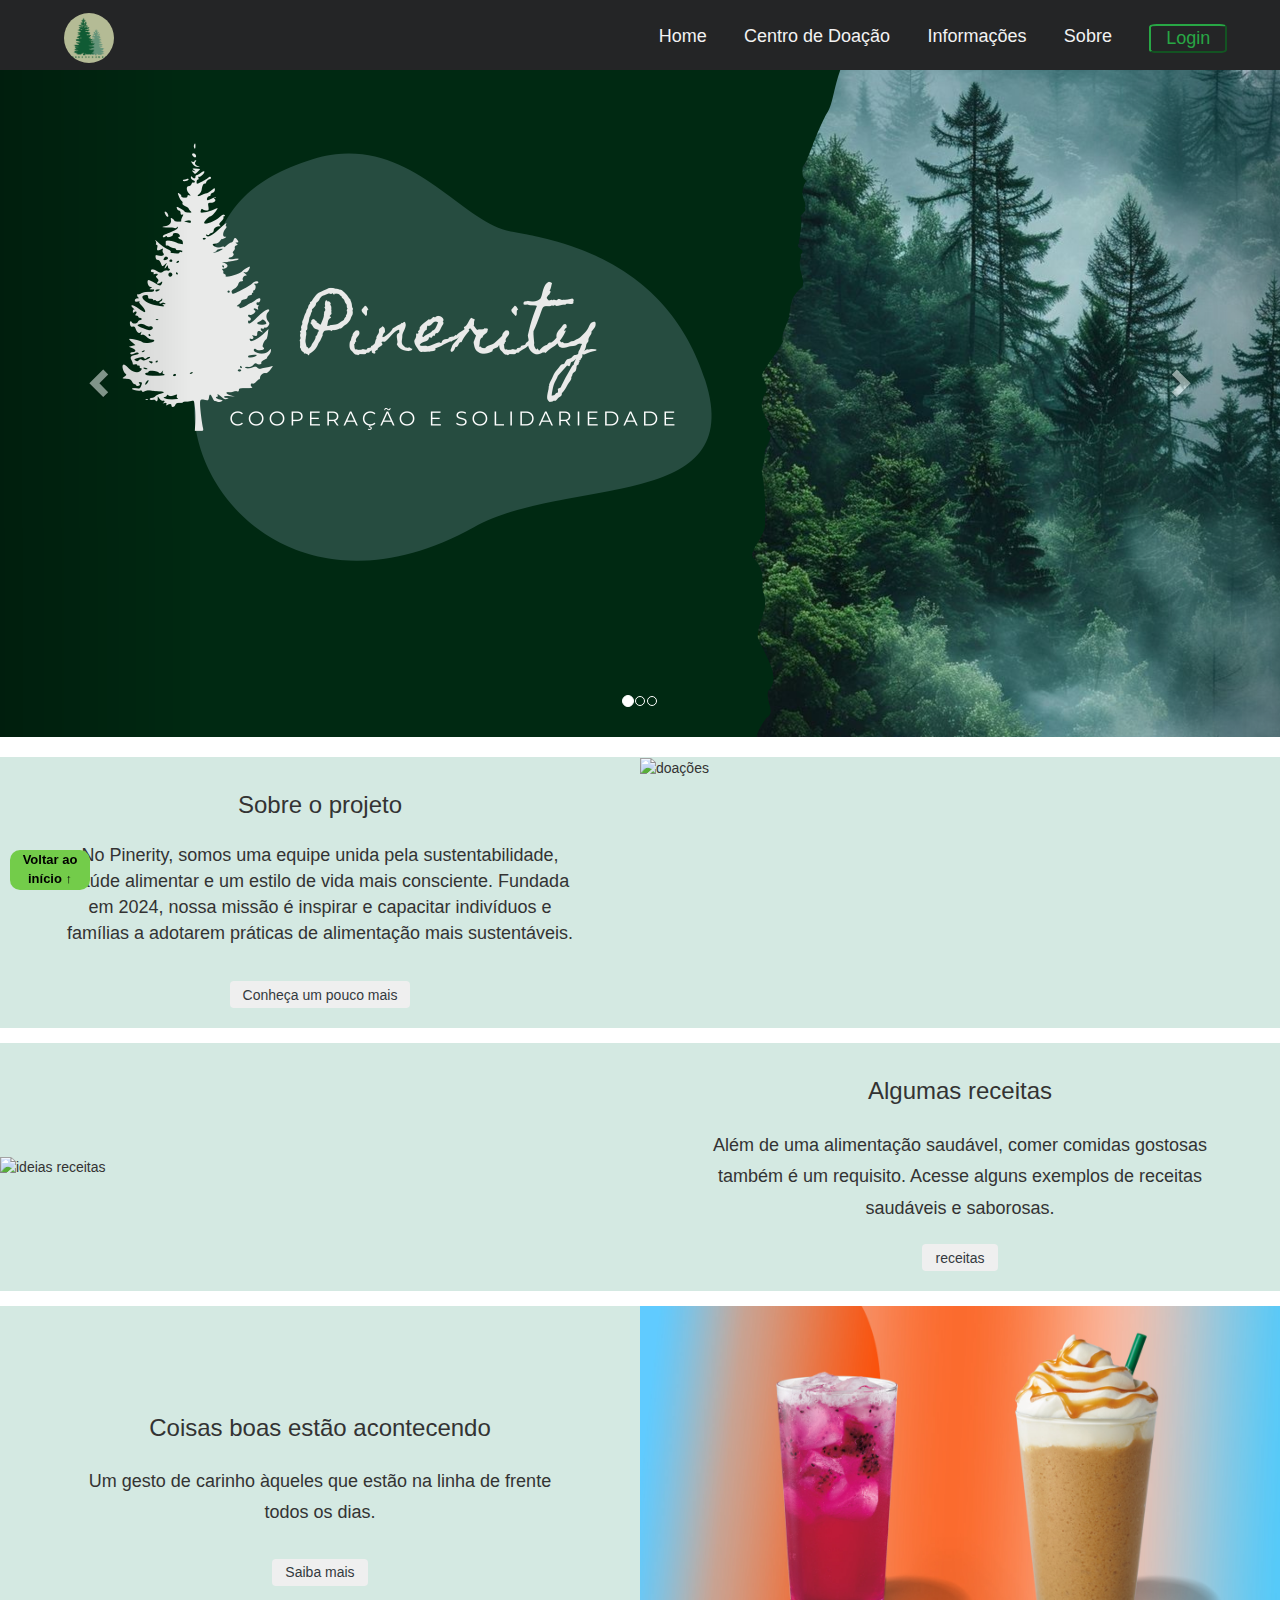
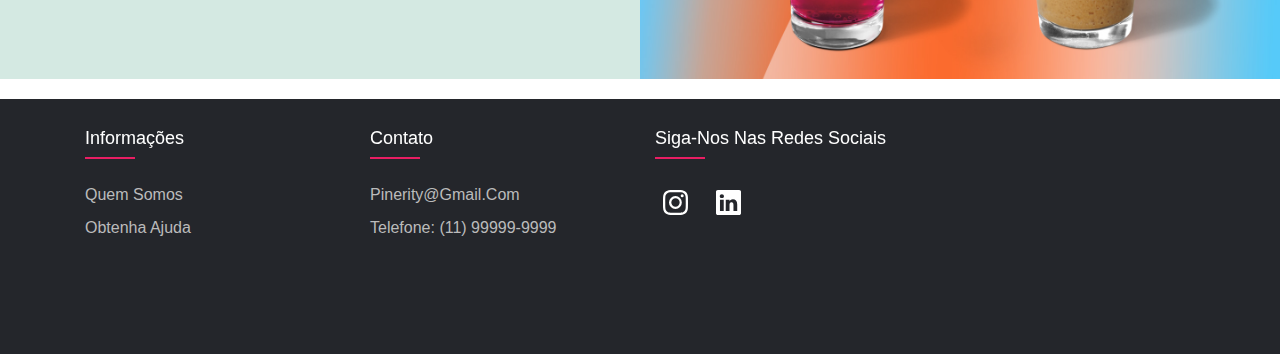
==== commit 21755366: "aaaa" ====
--- a/index.html
+++ b/index.html
@@ -34,8 +34,6 @@
             <ul class="drop-menu">
               <li><a href="#">ONGs</a></li>
               <li><a href="#">Órgãos do Governo</a></li>
-              <li><a href="#">Drop menu 3</a></li>
-              <li><a href="#">Drop menu 4</a></li>
             </ul>
             <!-- final menu dropdown pequeno | centro de doação -->
           </li>
@@ -47,7 +45,7 @@
             <div class="mega-box">
               <div class="content">
                 <div class="row">
-                  <img src="https://fadzrinmadu.github.io/hosted-assets/responsive-mega-menu-and-dropdown-menu-using-only-html-and-css/img.jpg" alt="">
+                  <img src="img/menulogo.png" alt="logomenu">
                 </div>
                 <div class="row">
                   <header>Receitas</header>
@@ -68,15 +66,6 @@
                     <li><a href="#">Web Marketing</a></li>
                   </ul>
                 </div>
-                <div class="row">
-                  <header>Security services</header>
-                  <ul class="mega-links">
-                    <li><a href="#">Site Seal</a></li>
-                    <li><a href="#">VPS Hosting</a></li>
-                    <li><a href="#">Privacy Seal</a></li>
-                    <li><a href="#">Website design</a></li>
-                  </ul>
-                </div>
               </div>
             </div>
             <!-- final menu dropdown grande | receitas -->
@@ -103,7 +92,7 @@
       <!-- Wrapper for slides -->
       <div class="carousel-inner">
         <div class="item active">
-          <img src="img/testecarrossel.jpeg" alt="cassossel1" style="width:100%;">
+          <img src="img/capapinerity.png" alt="cassossel1" style="width:100%;">
         </div>
   
         <div class="item">
@@ -150,7 +139,7 @@
     <section class="container-fluid primary-color section-2 mb-4">
       <div class="row">
           <div class="col-12 col-md-6 p-0 d-flex align-items-center">
-              <img src="#" alt="ideias receitas" class="img-fluid w-100">
+              <img src="img/ideasreceitas.png" alt="ideias receitas" class="img-fluid w-100">
           </div>
           <div
               class="col-12 col-md-6 d-flex justify-content-center align-items-center flex-column text-center p-4">
@@ -184,20 +173,10 @@
     <div class="container">
      <div class="row">
       <div class="footer-col">
-        <h4>Sobre nós</h4>
+        <h4>Informações</h4>
         <ul>
-          <li><a href="#">Quem somos</a></li>
-          <li><a href="#">Objetivo</a></li>
-        </ul>
-      </div>
-      <div class="footer-col">
-        <h4>Obtenha ajuda</h4>
-        <ul>
-          <li><a href="#">...</a></li> <!-- link para a propria pagina na parte de como ajudar -->
-          <li><a href="#">...</a></li>
-          <li><a href="#">...</a></li>
-          <li><a href="#">...</a></li>
-          <li><a href="#">...</a></li>
+          <li><a href="pages/sobre.html">Quem somos</a></li>
+          <li><a href="pages/sobre.html #como ajudar">Obtenha ajuda</a></li>
         </ul>
       </div>
       <div class="footer-col">
--- a/css/index.css
+++ b/css/index.css
@@ -361,7 +361,7 @@
   height: 20%;
 }
 .section-1 .col-12 h3 {
-  font-size: 38px;
+  font-size: 24px;
 }
 .section-1 .col-12 p {
   font-size: 14px;
@@ -385,7 +385,7 @@
 }
 @media screen and (min-width: 768px) {
   .section-2 .col-12 p {
-      font-size: 19px;
+      font-size: 18px;
       line-height: 31.5px;
  }
 }
@@ -398,14 +398,14 @@
 }
 .section-3 .col-12 p {
   padding: 15px 50px;
-  font-size: 38px;
+  font-size: 14px;
 }
 @media screen and (min-width: 768px) {
   .section-3 .col-12 h3 {
       padding: 0 40px;
  }
   .section-3 .col-12 p {
-      font-size: 38px;
+      font-size: 18px;
       line-height: 31.5px;
  }
 }
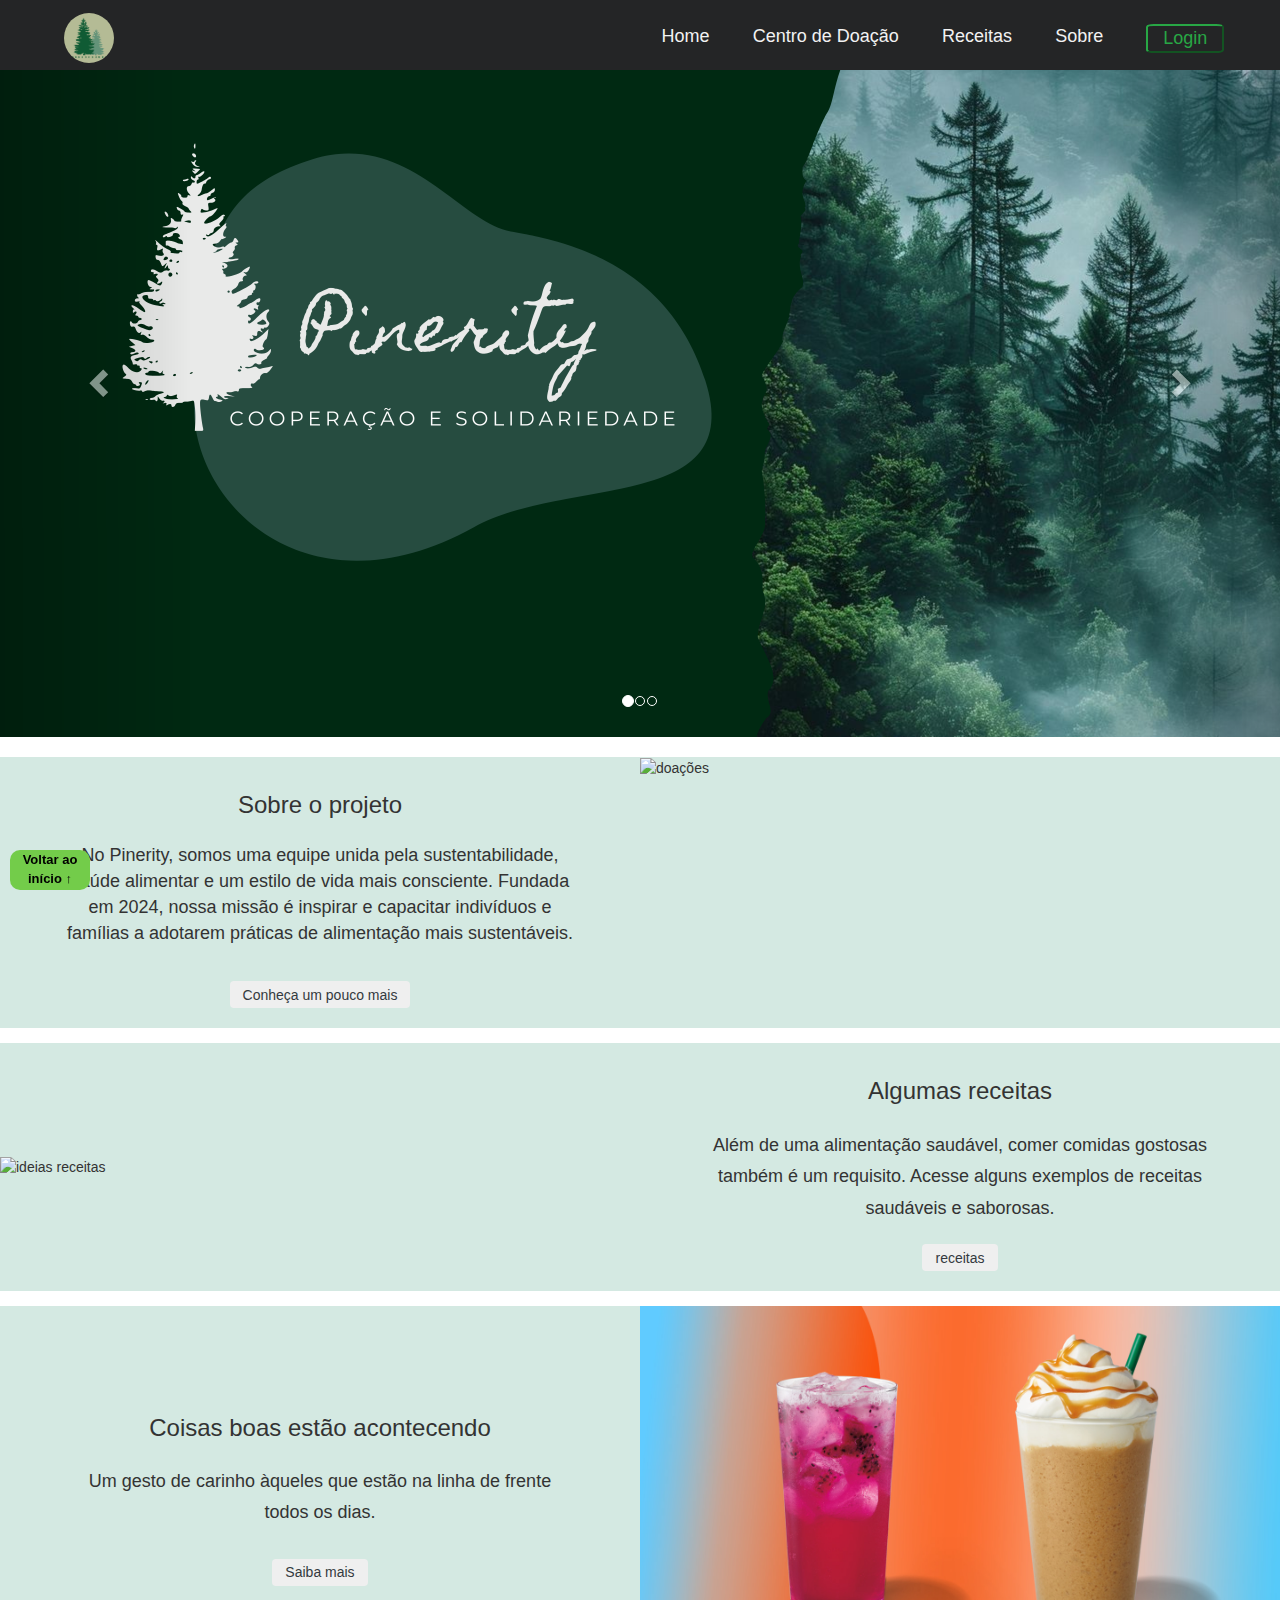
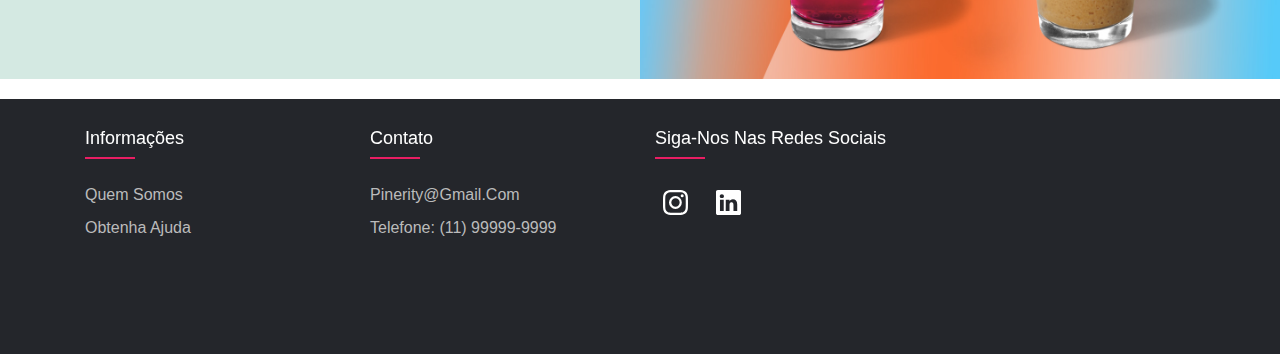
==== commit 1cde7e19: "nav e footer" ====
--- a/index.html
+++ b/index.html
@@ -27,7 +27,7 @@
           <label for="close-btn" class="btn close-btn"><i class="fas fa-times"></i></label>
           <li><a href="index.html">Home</a></li>
           <li>
-            <!-- inicio menu dropdown pequeno | centro de doação -->
+            <!-- inicio menu dropdown pequeno 1 | centro de doação -->
             <a href="#" class="desktop-item">Centro de Doação</a>
             <input type="checkbox" id="showDrop">
             <label for="showDrop" class="mobile-item">Centro de Doação</label>
@@ -35,40 +35,21 @@
               <li><a href="#">ONGs</a></li>
               <li><a href="#">Órgãos do Governo</a></li>
             </ul>
-            <!-- final menu dropdown pequeno | centro de doação -->
+            <!-- final menu dropdown pequeno 1 | centro de doação -->
           </li>
           <li>
-            <!-- inicio menu dropdown grande | receitas -->
-            <a href="#" class="desktop-item">Informações</a>
-            <input type="checkbox" id="showMega">
-            <label for="showMega" class="mobile-item">Informações</label>
-            <div class="mega-box">
-              <div class="content">
-                <div class="row">
-                  <img src="img/menulogo.png" alt="logomenu">
-                </div>
-                <div class="row">
-                  <header>Receitas</header>
-                  <ul class="mega-links">
-                    <li><a href="pages/receitas.html">Geral</a></li>
+            <!-- inicio menu dropdown pequeno 2 | receitas -->
+            <a href="#" class="desktop-item">Receitas</a>
+            <input type="checkbox" id="showDrop">
+            <label for="showDrop" class="mobile-item">Centro de Doação</label>
+            <ul class="drop-menu">
+              <li><a href="pages/receitas.html">Geral</a></li>
                     <li><a href="pages/receitas.html #semgluten">Sem glúten</a></li>
                     <li><a href="pages/receitas.html #semlactose">Sem lactose</a></li>
                     <li><a href="pages/receitas.html #semacucar">Sem açúcar</a></li>
                     <li><a href="pages/receitas.html #partesdesvalorizadas">Partes Desvalorizadas</a></li>
-                  </ul>
-                </div>
-                <div class="row">
-                  <header>Comer pagando pouco</header>
-                  <ul class="mega-links">
-                    <li><a href="#">Mapa</a></li>
-                    <li><a href="#">Business Email</a></li>
-                    <li><a href="#">Mobile Email</a></li>
-                    <li><a href="#">Web Marketing</a></li>
-                  </ul>
-                </div>
-              </div>
-            </div>
-            <!-- final menu dropdown grande | receitas -->
+            </ul>
+            <!-- final menu dropdown pequeno 2 | receitas -->
           </li>
           <li><a href="./pages/sobre.html">Sobre</a></li>
           <li><a href="pages/opcoeslogin.html"><button>Login</button></a></li>
